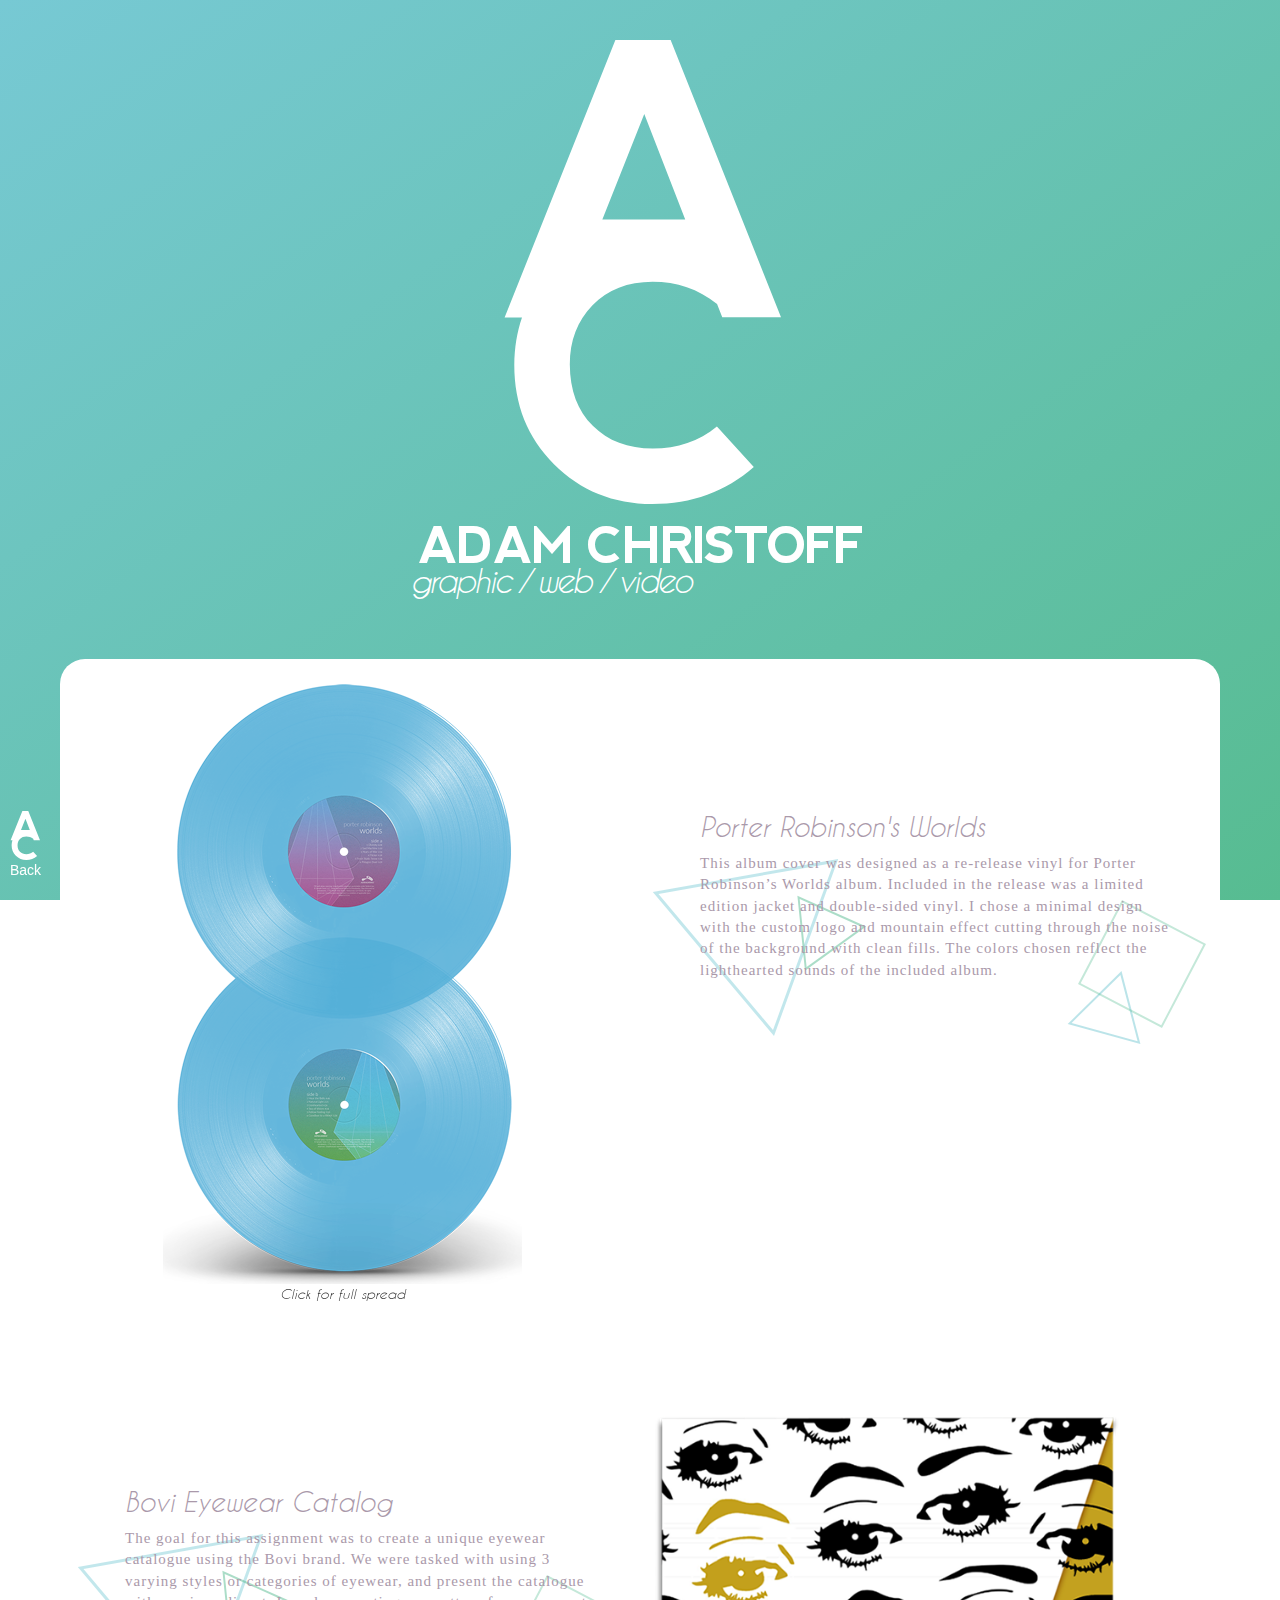
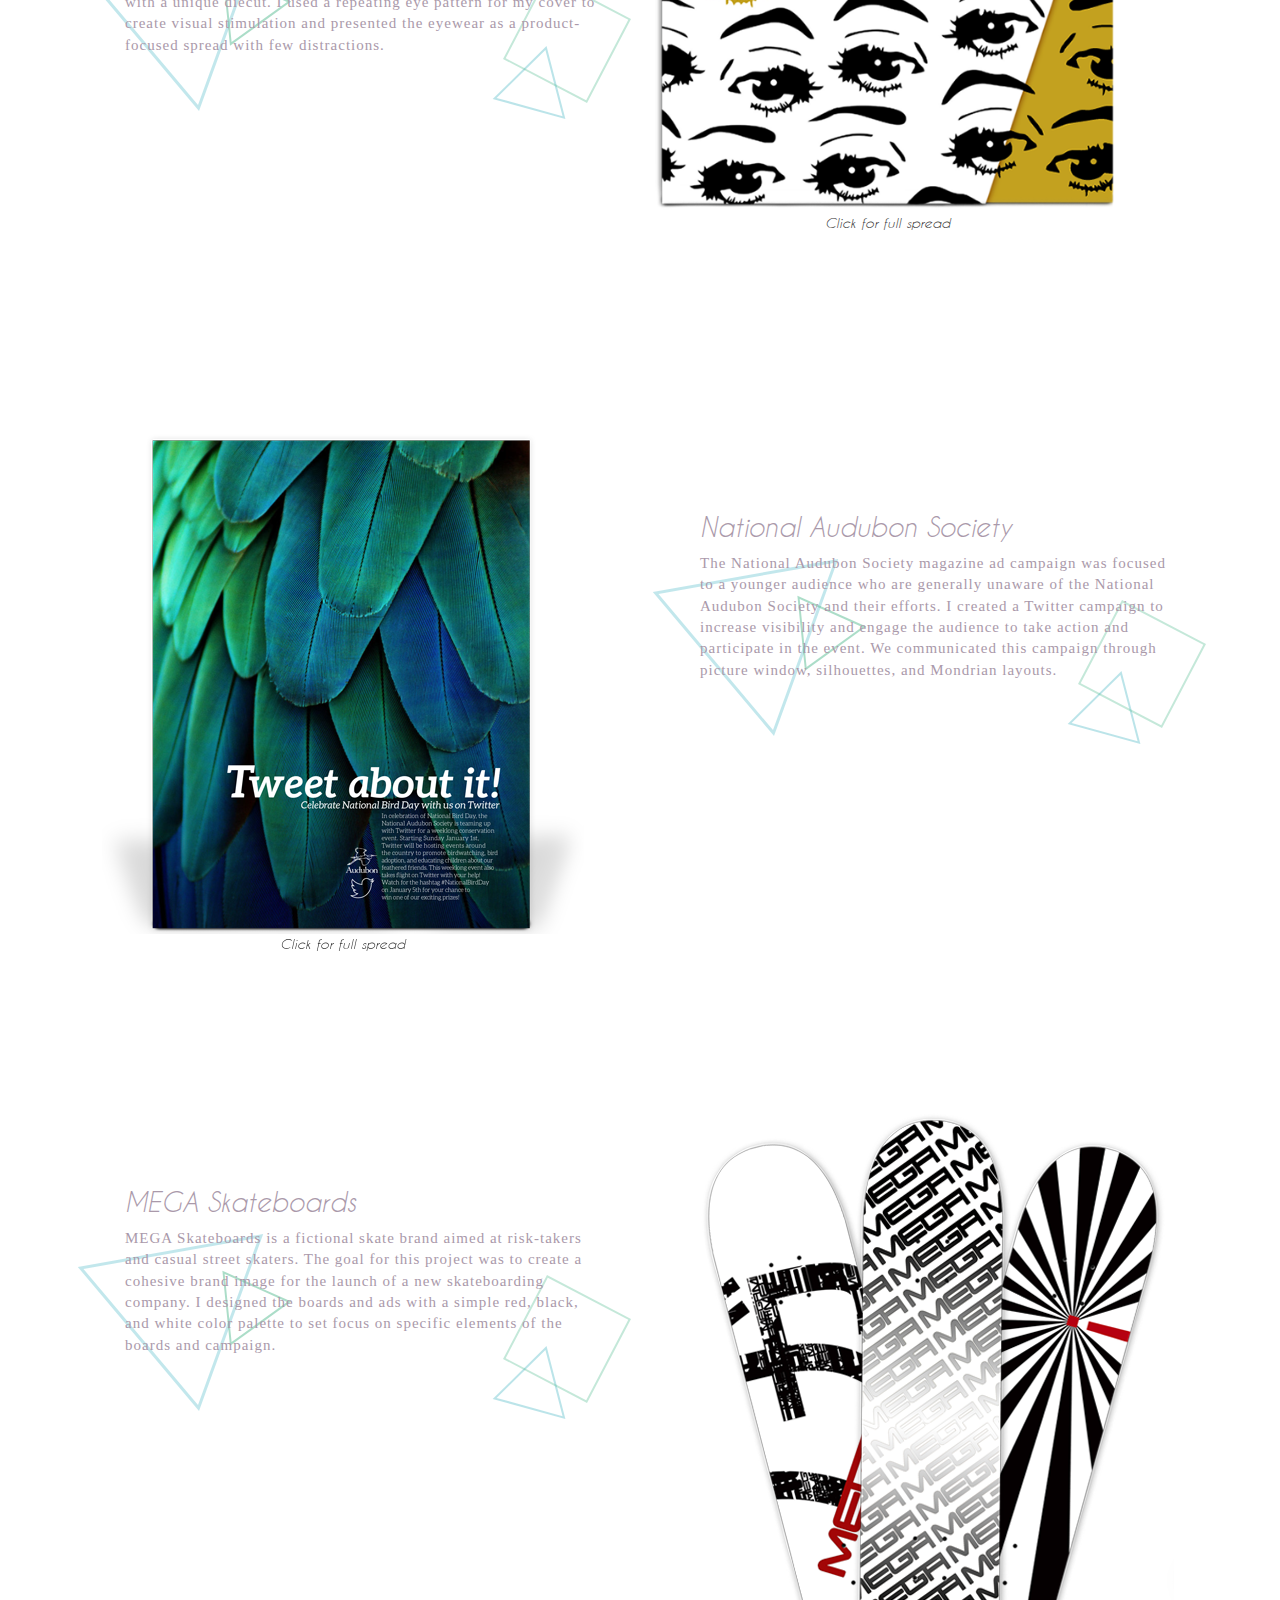
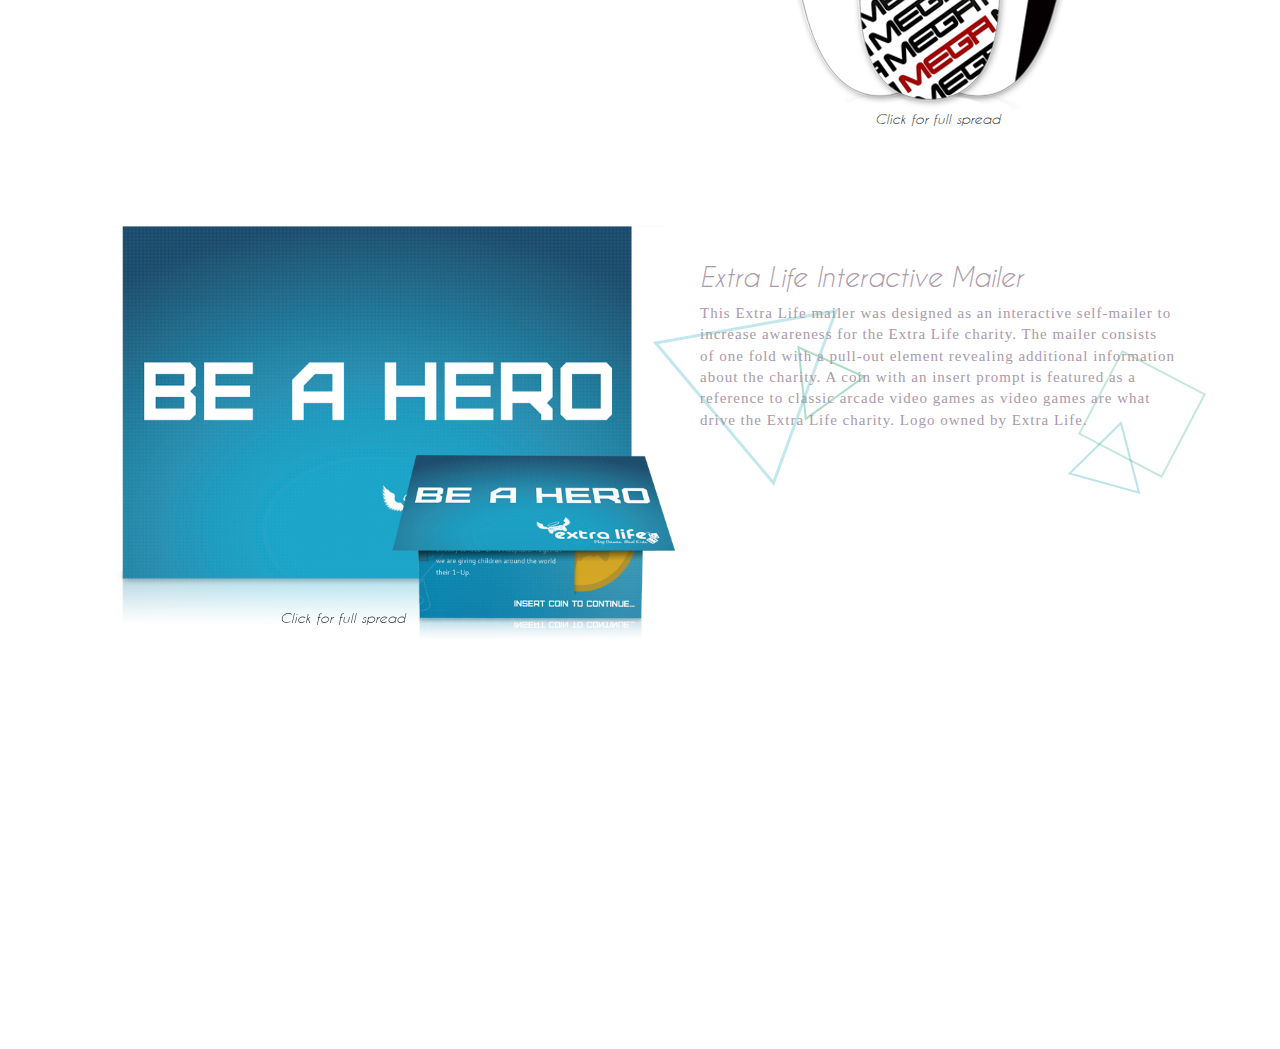
==== portfolio.html @ a20b48ac "Bootstrap Site Transfer" ====
<html>

    <head>
        <meta charset="utf-8">
        <meta http-equiv="X-UA-Compatible" content="IE=edge">
        <meta name="viewport" content="width=device-width, initial-scale=1">
        <!-- The above 3 meta tags *must* come first in the head; any other head content must come *after* these tags -->
        <meta name="description" content="">
        <meta name="author" content="Adam Christoff">
        <link rel="icon" href="logo_icon.ico">

        <title>Adam Christoff Portfolio</title>

        <!--Normalize.css-->
        <link href="css/normalize.css" rel="stylesheet">

        <!-- Bootstrap core CSS -->
        <link href="bootstrap/css/bootstrap.min.css" rel="stylesheet">

        <!-- Custom styles for this template -->
        <link href="css/portStyle.css" rel="stylesheet">
        <link href="css/lightbox.css" rel="stylesheet">

        <!-- HTML5 shim and Respond.js for IE8 support of HTML5 elements and media queries -->
        <!--[if lt IE 9]>
          <script src="https://oss.maxcdn.com/html5shiv/3.7.3/html5shiv.min.js"></script>
          <script src="https://oss.maxcdn.com/respond/1.4.2/respond.min.js"></script>
        <![endif]-->
    </head>
    
    <body>
        <div id="container">
            <header id="top">
                <img src="img/web_logo.svg" alt="Adam Christoff" id="mainlogo">
                <h1>Adam Christoff</h1>
                <h2>graphic / web / video</h2>
            </header>
            <div id="bottom-thumb">
                <a href="index.html"><img src="img/web_logo.svg" alt="Adam Christoff"></a>
                <p>Back</p>
            </div>
        
            <div id="content" class="clearfix">            
                <section id="porter">                
                    <div class="row text-center">
                        <div class="col-sm-6 right">
                            <h1>Porter Robinson's Worlds</h1>
                            <p> This album cover was designed as a re-release vinyl for Porter Robinson’s Worlds
                                album. Included in the release was a limited edition jacket and double-sided
                                vinyl. I chose a minimal design with the custom logo and mountain effect cutting
                                through the noise of the background with clean fills. The colors chosen reflect
                                the lighthearted sounds of the included album.</p>

                        </div>
                        <div class="col-sm-6">
                            <a href="img/gallery/porter_spread.jpg" data-lightbox="portGallery" data-title="Porter Robinson - Worlds Redesign"><img class="img-responsive center-block" src="img/pieces/porter_albums.png" height="550" id="vinyls"></a>
                            <p id="caption">Click for full spread</p>
                        </div>
                    </div>
                </section>     


                <section id="bovi">                
                    <div class="row text-center">
                        <div class="col-sm-6 left">
                            <h1>Bovi Eyewear Catalog</h1>
                            <p> The goal for this assignment was to create a unique eyewear catalogue using the Bovi
                                brand. We were tasked with using 3 varying styles or categories of eyewear, and present
                                the catalogue with a unique diecut. I used a repeating eye pattern for my cover to create
                                visual stimulation and presented the eyewear as a product-focused spread with few distractions.</p>
                        </div>
                        <div class="col-sm-5">
                            <a href="img/gallery/bovi_spread.png" data-lightbox="portGallery" data-title="Bovi Eyewear"><img class="img-responsive center-block" src="img/pieces/bovi_cover.png" id="boviCover"></a>
                            <p id="caption">Click for full spread</p>
                        </div>
                    </div>
                </section> 

                <section id="audubon">                
                    <div class="row text-center">
                        <div class="col-sm-6 right">
                            <h1>National Audubon Society</h1>
                            <p> The National Audubon Society magazine ad campaign was focused to a younger audience
                                who are generally unaware of the National Audubon Society and their efforts. I created
                                a Twitter campaign to increase visibility and engage the audience to take action and
                                participate in the event. We communicated this campaign through picture window, silhouettes,
                                and Mondrian layouts.</p>
                        </div>
                        <div class="col-sm-6">
                            <a href="img/gallery/audubon_spread.jpg" data-lightbox="portGallery" data-title="National Audubon Society Twitter Campaign"><img class="img-responsive center-block" src="img/pieces/audubon_1.png" id="window"></a>
                            <p id="caption">Click for full spread</p>
                        </div>
                    </div>
                </section> 

                <section id="mega">                
                    <div class="row text-center">
                        <div class="col-sm-6 left">
                            <h1>MEGA Skateboards</h1>
                            <p> MEGA Skateboards is a fictional skate brand aimed at risk-takers and casual street skaters.
                                The goal for this project was to create a cohesive brand image for the launch of a new
                                skateboarding company. I designed the boards and ads with a simple red, black, and white
                                color palette to set focus on specific elements of the boards and campaign.</p>
                        </div>
                        <div class="col-sm-6">
                            <a href="img/gallery/mega_spread.png" data-lightbox="portGallery" data-title="Mega Skateboards"><img class="img-responsive center-block" src="img/pieces/mega_boards.png" id="megaBoards"></a>
                            <p class="center-block" id="caption">Click for full spread</p>
                        </div>
                    </div>
                </section> 

                <section id="extralife">                
                    <div class="row text-center">
                        <div class="col-sm-6 right">
                            <h1>Extra Life Interactive Mailer</h1>
                            <p> This Extra Life mailer was designed as an interactive self-mailer to increase awareness for the Extra 
                                Life charity. The mailer consists of one fold with a pull-out element revealing additional information 
                                about the charity. A coin with an insert prompt is featured as a reference to classic arcade video games 
                                as video games are what drive the Extra Life charity. Logo owned by Extra Life.</p>
                        </div>
                        <div class="col-sm-6">
                            <a href="img/gallery/el_spread.jpg" data-lightbox="portGallery" data-title="Extra Life Mailer"><img class="img-responsive center-block" src="img/pieces/extralife_together.png" id="el_img"></a> 
                            <p id="caption">Click for full spread</p>
                        </div>
                    </div>
                </section> 
            </div>

            <footer>
                <div id="about">
                    <h2>About</h2>
                    <p>My name is <strong>Adam</strong>.<br> I live in <strong>Ohio</strong>.<br> I <strong>design</strong> things.<br> Frequent <strong>traveller</strong>.<br>IT Graduate from <strong>YSU</strong>.<br> Dog owner but a fan of <strong>cats</strong>.</p>
                </div>  
            </footer>
        </div>
        
        <!-- Bootstrap core JavaScript
        ================================================== -->
        <!-- Placed at the end of the document so the pages load faster -->
        <script src="https://ajax.googleapis.com/ajax/libs/jquery/1.12.4/jquery.min.js"></script>
        <script>window.jQuery || document.write('<script src="../../assets/js/vendor/jquery.min.js"><\/script>')</script>
        <script src="bootstrap/js/bootstrap.min.js"></script>
        <script src="js/script.js"></script>
        <script src="js/lightbox.min.js"></script>
    </body>
    
</html>
---- css/portStyle.css ----
* {
    margin: 0;
    padding: 0;
}

@font-face {
    font-family:"nevis";
    src:url("../fonts/nevis.ttf") format("truetype");
    font-weight:normal;
    font-style:normal;
}

@font-face {
    font-family: 'Caviar Dreams Italic';
    font-style: italic;
    font-weight: 100;
    src: local('Caviar Dreams Italic'), url('../fonts/CaviarDreamsItalic.woff') format('woff');
}

@-webkit-keyframes fade {
    from{opacity: 0}
    to{opacity: 1}
}

@-moz-keyframes fade {
    from{opacity: 0}
    to{opacity: 1}
}

@-o-keyframes fade {
    from{opacity: 0}
    to{opacity: 1}
}

@keyframes fade {
    from{opacity: 0}
    to{opacity: 1}
}

/* originally authored by Nick Pettit - https://github.com/nickpettit/glide */

@-webkit-keyframes pulse {
  from {
    transform: scale3d(1, 1, 1);
  }

  50% {
    transform: scale3d(1.05, 1.05, 1.05);
  }

  to {
    transform: scale3d(1, 1, 1);
  }
}

@-moz-keyframes pulse {
  from {
    transform: scale3d(1, 1, 1);
  }

  50% {
    transform: scale3d(1.05, 1.05, 1.05);
  }

  to {
    transform: scale3d(1, 1, 1);
  }
}

@-o-keyframes pulse {
  from {
    transform: scale3d(1, 1, 1);
  }

  50% {
    transform: scale3d(1.05, 1.05, 1.05);
  }

  to {
    transform: scale3d(1, 1, 1);
  }
}

@keyframes pulse {
  from {
    transform: scale3d(1, 1, 1);
  }

  50% {
    transform: scale3d(1.05, 1.05, 1.05);
  }

  to {
    transform: scale3d(1, 1, 1);
  }
}

/* end Nick Pettit code */

body {
    background: linear-gradient(to bottom right, #77c9d4, #57bc91);
    background-repeat: no-repeat;
    background-attachment: fixed;
}

/*creates our main content container*/
#container {
    margin: 0 auto;
    width: 1160px;
    padding: 40px 0 0;
    text-align: center;
    position: relative;
}

/*fills container*/
#container #content {
    background: #fff;
    border-radius: 25px;
    
    -webkit-animation: fade 2s;
       -moz-animation: fade 2s;
         -o-animation: fade 2s;
            animation: fade 2s;
}

header img {
    height: 464px;
    
    -webkit-animation: pulse 3s infinite;
       -moz-animation: pulse 3s infinite;
         -o-animation: pulse 3s infinite;
            animation: pulse 3s infinite;
}

header h1, header h2 {
    width: 460px;
    margin: 0 auto;
}

header h1 {
    text-transform: uppercase;
    font-family: 'nevis';
    color: white;
    font-size: 50px;
    letter-spacing: -2px;
    margin-top: 15px;
}

header h2 {
    padding: 0 0 60px;
    text-align: left;
    margin-top: -10px;
}

header h2,
footer h2{
    font-family: 'Caviar Dreams Italic';
    color: white;
    font-size: 32px;
    font-weight: 100;
    letter-spacing: -2px;
}

footer p{
    color: white;
    padding-bottom: 20px;
}

section {
    height: 650px;
    margin-top: 25px;
}

.right,
.left {
    box-sizing: border-box;
    padding: 60px;
    text-align: left;
}

#porter .right {
    margin-top: 50px;
    
}

#bovi {
    padding-top: 50px;
}

#el_img {
    position: relative;
    left: 50px;
    top: 35px;
}

.right {
    float: right;
    background: url('../img/para_bg.svg') no-repeat;
}

.left {
    left: 20px;
    background: url('../img/para_bg.svg') no-repeat;
}

.right h1,
.left h1 {
    font-family: 'Caviar Dreams Italic';
    font-size: 26px;
    color: #A9A;
}

.right p,
.left p{
    font-family: 'Lato';
    font-size: 15px;
    color: #A9A;
    letter-spacing: 1px;
}

#caption {
    font-family: 'Caviar Dreams Italic';
}

#bottom-thumb {
    position: fixed;
    bottom: 0;
    left: 0;
    width: 50px;
    padding: 10px;
    color: white;
}

#bottom-thumb img {
    -webkit-animation: pulse 3s infinite;
       -moz-animation: pulse 3s infinite;
         -o-animation: pulse 3s infinite;
            animation: pulse 3s infinite;
}

.clearfix:after {
    content: "";
    display: table;
    clear: both;
}
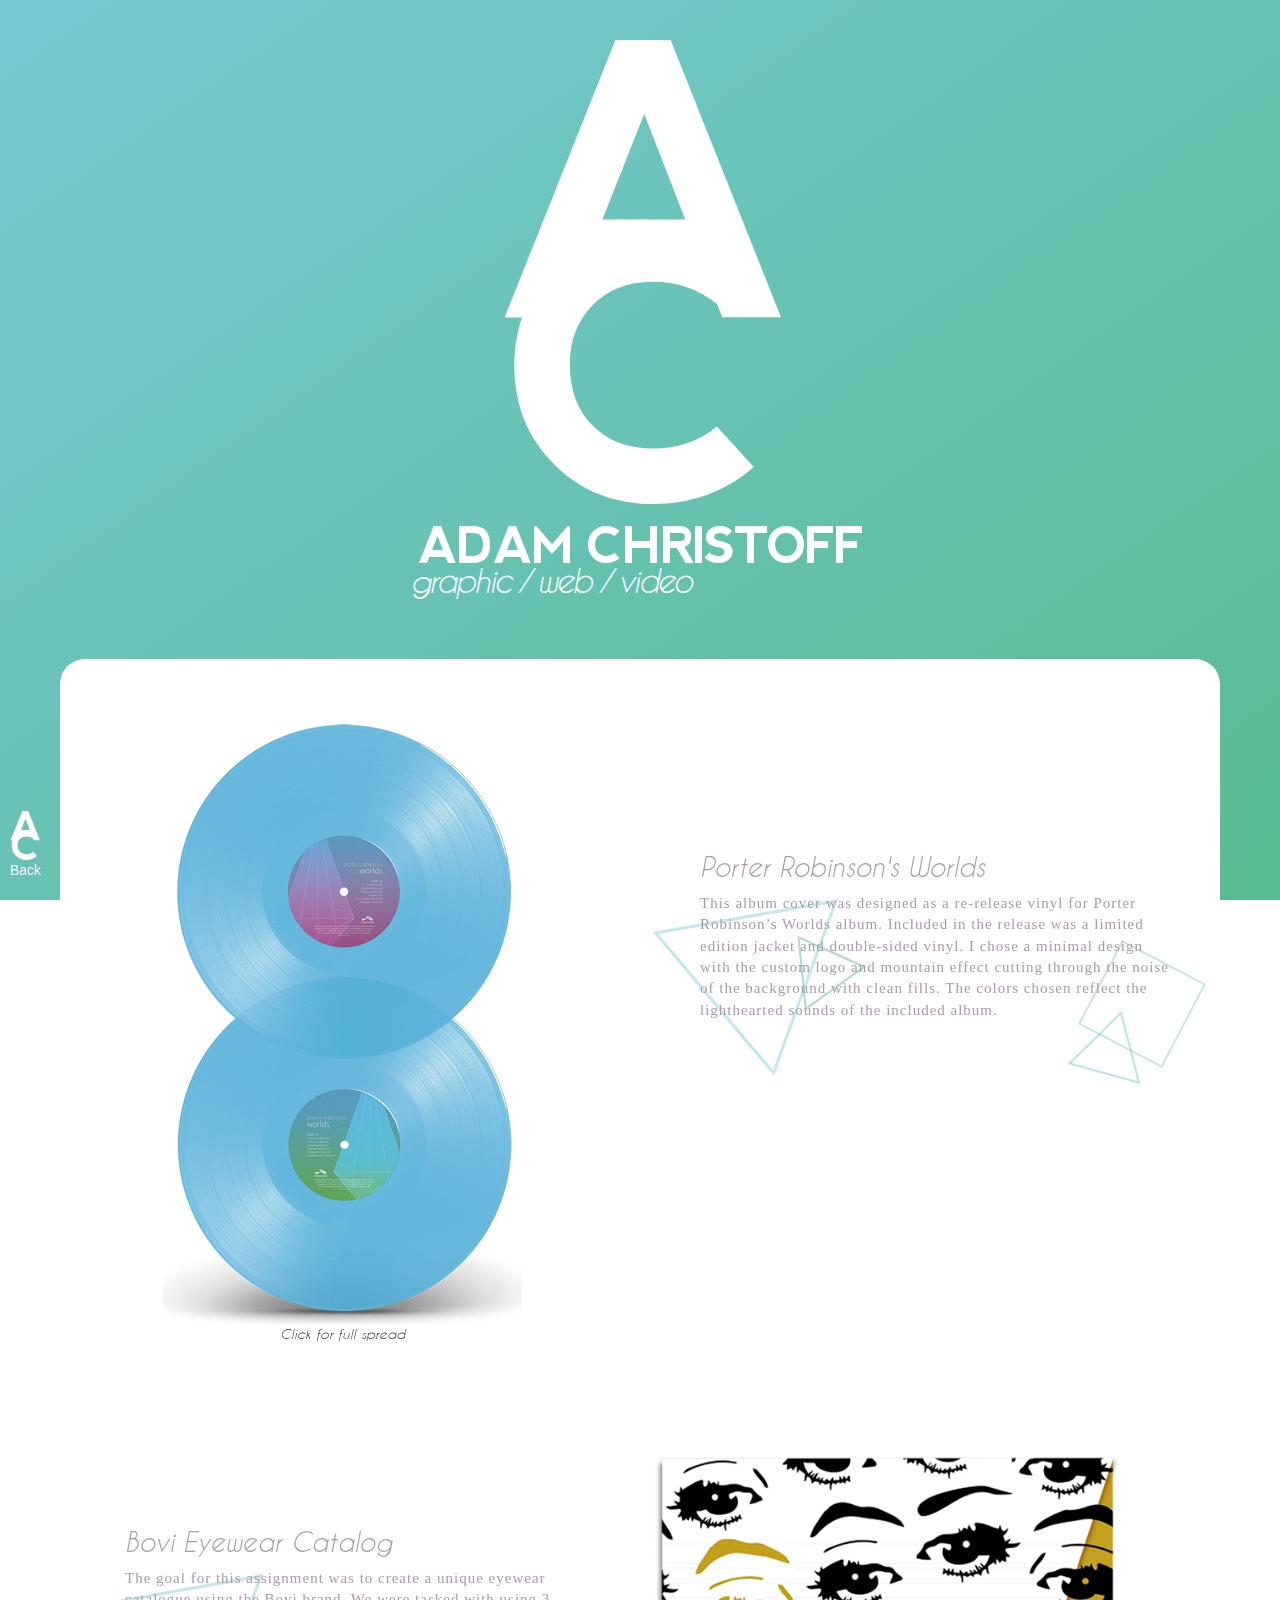
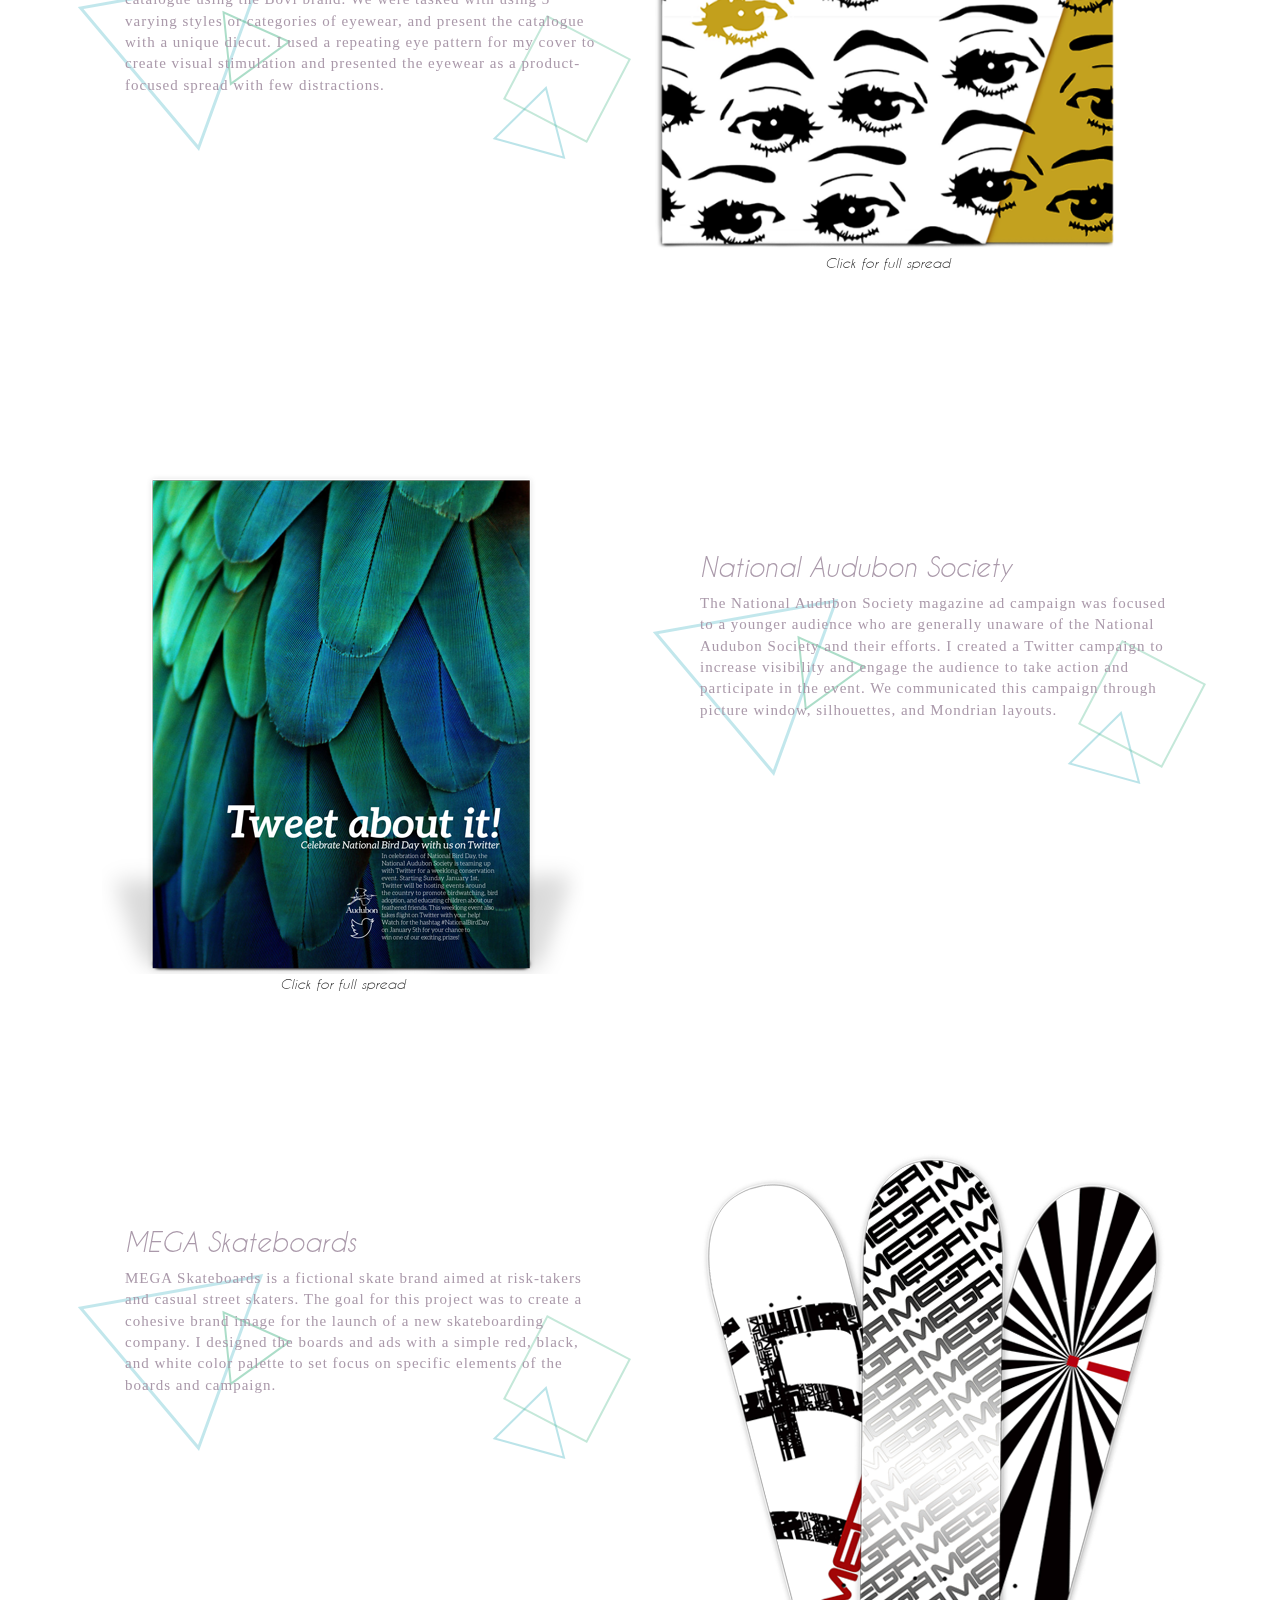
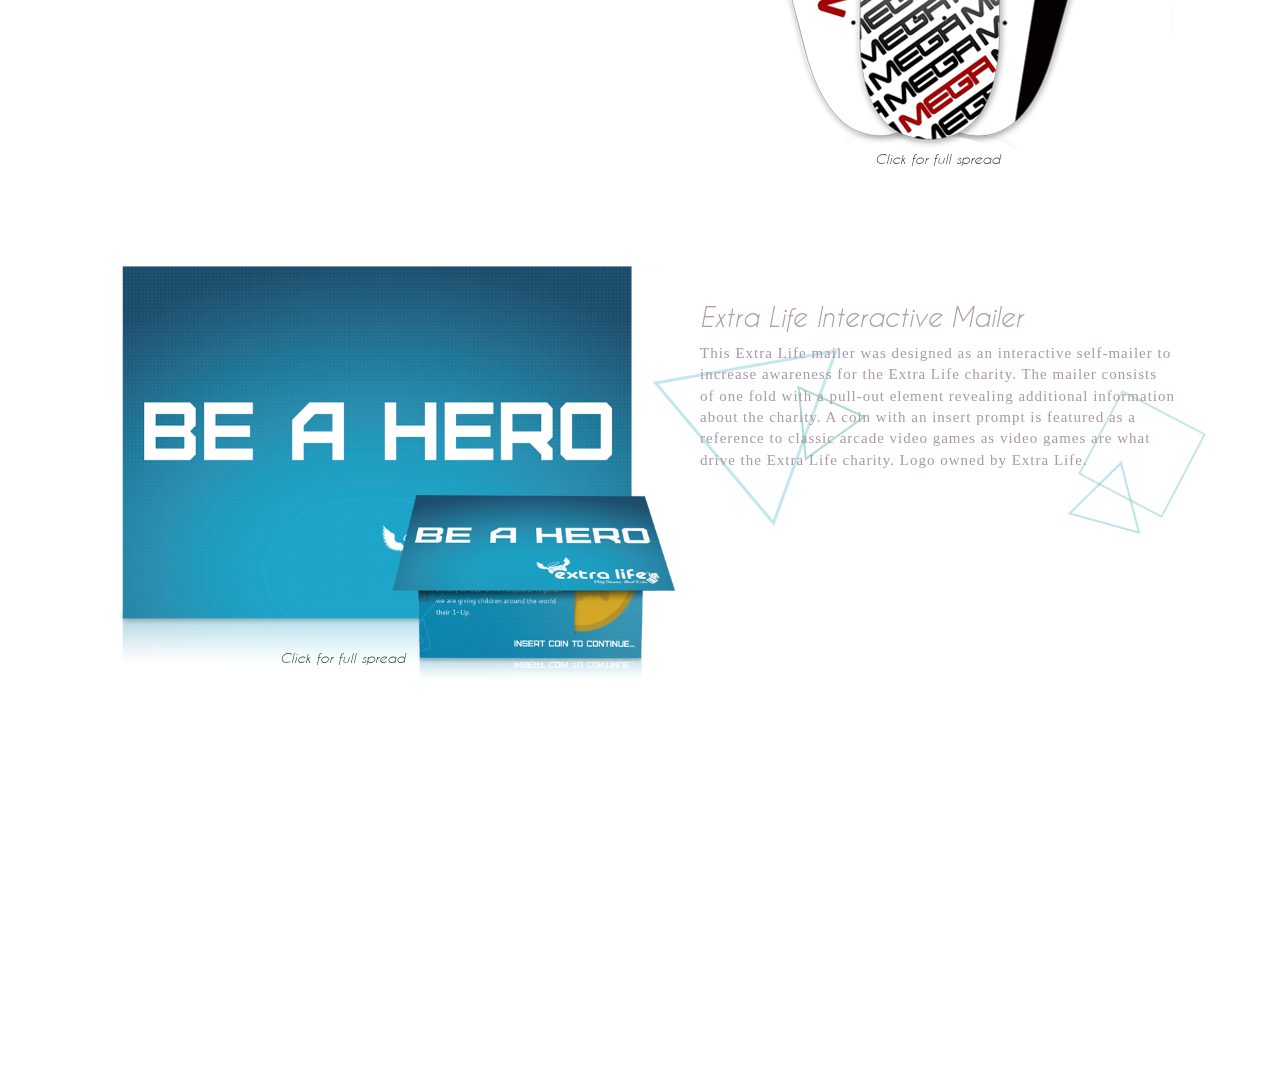
==== commit f36a690e: "Portfolio Responsive Fix" ====
--- a/portfolio.html
+++ b/portfolio.html
@@ -29,7 +29,7 @@
     </head>
     
     <body>
-        <div id="container">
+        <div id="head">
             <header id="top">
                 <img src="img/web_logo.svg" alt="Adam Christoff" id="mainlogo">
                 <h1>Adam Christoff</h1>
@@ -40,7 +40,7 @@
                 <p>Back</p>
             </div>
         
-            <div id="content" class="clearfix">            
+            <div id="container" class="clearfix">            
                 <section id="porter">                
                     <div class="row text-center">
                         <div class="col-sm-6 right">
--- a/css/portStyle.css
+++ b/css/portStyle.css
@@ -104,7 +104,8 @@
 }
 
 /*creates our main content container*/
-#container {
+#container,
+#head{
     margin: 0 auto;
     width: 1160px;
     padding: 40px 0 0;
@@ -113,7 +114,7 @@
 }
 
 /*fills container*/
-#container #content {
+#container {
     background: #fff;
     border-radius: 25px;
     
@@ -242,4 +243,11 @@
     content: "";
     display: table;
     clear: both;
+}
+
+@media only screen and ( max-width: 568px ) {    
+    section {
+        height: 900px;
+        margin-bottom: 50px;
+    }
 }